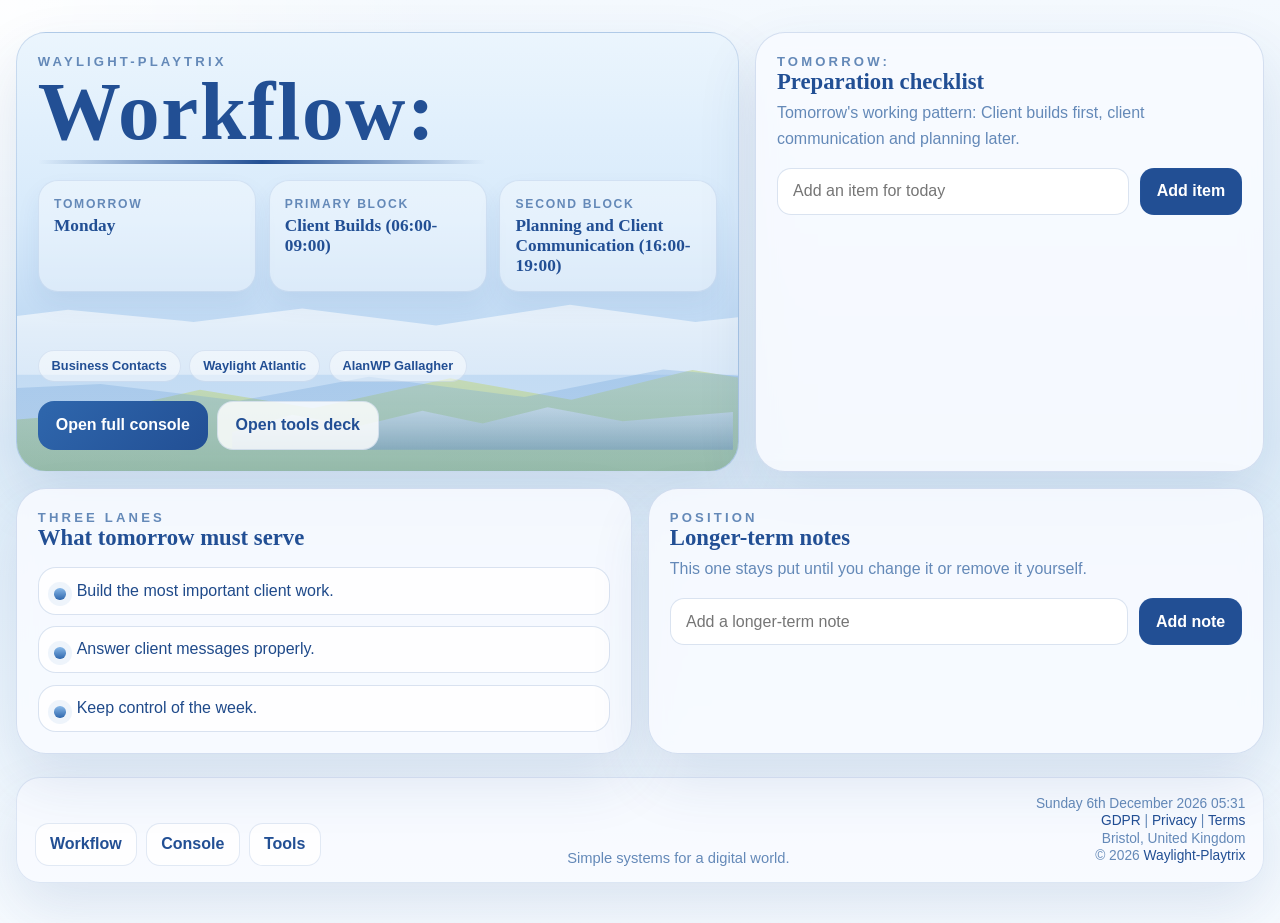
==== index.html @ 9e7c9e60 "Refine Waylight dashboard and add workboard" ====
<!DOCTYPE html>
<html lang="en-GB">
<head>
  <meta charset="UTF-8" />
  <meta name="viewport" content="width=device-width, initial-scale=1.0" />
  <title>Waylight-Playtrix | Workflow</title>
  <link rel="icon" href="Assets/img/irish-cross.svg" type="image/svg+xml" />
  <style>
    :root {
      --sky-top:#ebf5fd;
      --sky-mid:#d7eafb;
      --sky-low:#c4dcf3;
      --sea-light:#88b8e8;
      --sea-mid:#5c96d2;
      --sea-deep:#2f67ad;
      --cliff-light:#eef5fb;
      --cliff-mid:#9fbfe0;
      --cliff-deep:#5d87be;
      --grass-light:#dce7bc;
      --grass-mid:#9ec39b;
      --grass-deep:#6e9f7f;
      --ink:#224f94;
      --ink-strong:#1f4a8a;
      --ink-soft:#6489b8;
      --line:rgba(53, 103, 173, 0.18);
      --panel:rgba(248, 251, 255, 0.86);
      --shadow:0 26px 60px rgba(31, 74, 138, 0.12);
    }
    * { box-sizing:border-box; }
    body {
      margin:0;
      min-height:100vh;
      color:var(--ink-strong);
      font-family:"Trebuchet MS","Gill Sans",Calibri,sans-serif;
      background:
        radial-gradient(circle at top left, rgba(255,255,255,.9), transparent 28%),
        linear-gradient(180deg, #f4f9fe 0%, #deedf9 48%, #f7fbff 100%);
    }
    .wrap { width:min(1280px, calc(100% - 2rem)); margin:0 auto; padding:2rem 0 2.5rem; }
    .hero,.cols2 { display:grid; gap:1rem; }
    .hero { grid-template-columns:1.35fr .95fr; align-items:stretch; }
    .cols2 { grid-template-columns:repeat(2,minmax(0,1fr)); margin-top:1rem; }
    .card {
      background:var(--panel);
      border:1px solid var(--line);
      border-radius:30px;
      padding:1.3rem;
      box-shadow:var(--shadow);
      backdrop-filter:blur(10px);
    }
    .hero-card {
      position:relative;
      overflow:hidden;
      min-height:440px;
      background:
        linear-gradient(180deg, var(--sky-top), var(--sky-mid) 42%, #bfd9f3 68%, #cbe0f4 100%);
    }
    .hero-card::before {
      content:"";
      position:absolute;
      inset:auto -8% 22% -8%;
      height:28%;
      background:
        linear-gradient(180deg, rgba(255,255,255,.9), rgba(255,255,255,.45));
      clip-path:polygon(0 58%, 13% 47%, 28% 57%, 41% 46%, 57% 60%, 73% 43%, 88% 57%, 100% 48%, 100% 100%, 0 100%);
      opacity:.88;
    }
    .hero-card::after {
      content:"";
      position:absolute;
      inset:auto -10% -2% -10%;
      height:42%;
      background:
        linear-gradient(180deg, rgba(136,184,232,.5), rgba(47,103,173,.14));
      clip-path:polygon(0 52%, 18% 48%, 34% 57%, 49% 44%, 67% 55%, 83% 40%, 100% 47%, 100% 100%, 0 100%);
    }
    .coast {
      position:absolute;
      left:-6%;
      right:-6%;
      bottom:-2%;
      height:38%;
      background:
        linear-gradient(180deg, rgba(220,231,188,.96), rgba(158,195,155,.92));
      clip-path:polygon(0 66%, 15% 60%, 28% 46%, 42% 57%, 59% 39%, 74% 52%, 89% 34%, 100% 43%, 100% 100%, 0 100%);
      opacity:.94;
    }
    .coast::before {
      content:"";
      position:absolute;
      inset:auto 6% 18% 32%;
      height:35%;
      background:linear-gradient(180deg, rgba(248,251,255,.92), rgba(111,146,197,.48));
      clip-path:polygon(0 70%, 12% 40%, 25% 60%, 38% 33%, 50% 55%, 63% 27%, 78% 51%, 100% 35%, 100% 100%, 0 100%);
    }
    .hero-inner { position:relative; z-index:2; display:flex; flex-direction:column; justify-content:space-between; height:100%; }
    .eyebrow {
      margin:0;
      font-size:.82rem;
      letter-spacing:.24em;
      text-transform:uppercase;
      color:var(--ink-soft);
      font-weight:800;
    }
    h1,h2,.metric strong { font-family:Georgia,"Times New Roman",serif; }
    h1 {
      margin:.35rem 0 .7rem;
      font-size:clamp(3rem,7vw,5.2rem);
      line-height:.9;
      max-width:8ch;
      color:var(--ink);
      letter-spacing:.02em;
    }
    .rule {
      width:min(28rem, 100%);
      height:4px;
      border-radius:999px;
      background:linear-gradient(90deg, transparent, var(--ink), transparent);
      margin:.25rem 0 1rem;
    }
    h2 { margin:0; font-size:1.42rem; color:var(--ink); }
    .metrics { display:grid; grid-template-columns:repeat(3,minmax(0,1fr)); gap:.8rem; }
    .metric {
      padding:.95rem;
      border-radius:20px;
      background:rgba(255,255,255,.36);
      border:1px solid rgba(53,103,173,.12);
      box-shadow:0 12px 24px rgba(31,74,138,.07);
    }
    .metric span { display:block; font-size:.76rem; letter-spacing:.14em; text-transform:uppercase; color:var(--ink-soft); font-weight:700; }
    .metric strong { display:block; margin-top:.35rem; font-size:1.08rem; color:var(--ink); }
    .tags,.actions { display:flex; gap:.55rem; flex-wrap:wrap; }
    .tags { margin-top:1rem; }
    .tag-link {
      display:inline-flex; align-items:center; justify-content:center;
      padding:.46rem .8rem; border-radius:999px;
      background:rgba(255,255,255,.48); color:var(--ink); font-size:.8rem; font-weight:800;
      text-decoration:none; border:1px solid rgba(53,103,173,.12);
    }
    .tag-link:hover { background:#fff; }
    .actions { margin-top:1.2rem; }
    .btn {
      display:inline-flex; align-items:center; justify-content:center;
      padding:.92rem 1.12rem; border-radius:16px; text-decoration:none; font-weight:800;
    }
    .btn.primary { background:linear-gradient(135deg, var(--sea-deep), var(--ink)); color:#fff; }
    .btn.secondary { background:rgba(255,255,255,.82); color:var(--ink); border:1px solid rgba(53,103,173,.14); }
    .panel-text { margin:.35rem 0 0; color:var(--ink-soft); line-height:1.6; }
    .line,.note-row {
      display:flex; gap:.7rem; align-items:flex-start;
      padding:.86rem .95rem; border-radius:18px;
      background:rgba(255,255,255,.78); border:1px solid var(--line);
    }
    .bullet {
      width:.72rem; height:.72rem; margin-top:.42rem; border-radius:50%;
      background:linear-gradient(180deg, var(--sea-light), var(--sea-deep));
      box-shadow:0 0 0 6px rgba(143,183,223,.14); flex:0 0 auto;
    }
    .scratch-form { display:flex; gap:.7rem; flex-wrap:wrap; margin-top:1rem; }
    .scratch-form input {
      flex:1 1 18rem; min-width:12rem; border:1px solid rgba(53,103,173,.18); border-radius:14px;
      padding:.86rem .95rem; font:inherit; color:var(--ink); background:#fff;
    }
    .scratch-form button {
      border:1px solid rgba(53,103,173,.14); background:var(--ink); color:#fff;
      border-radius:14px; padding:.86rem 1rem; font:inherit; font-weight:800; cursor:pointer;
    }
    .note-list { display:grid; gap:.7rem; margin-top:1rem; }
    .note-row { justify-content:space-between; }
    .note-main { display:flex; gap:.7rem; align-items:flex-start; flex:1; }
    .note-main input { margin-top:.18rem; accent-color:var(--sea-deep); transform:scale(1.12); }
    .note-main span { line-height:1.55; }
    .note-row.done .note-main span { text-decoration:line-through; color:var(--ink-soft); }
    .note-delete { border:0; background:transparent; color:var(--ink-soft); font:inherit; font-weight:800; cursor:pointer; }
    .site-footer { margin-top:1.4rem; }
    .footer-inner {
      display:grid; grid-template-columns:auto 1fr auto; gap:1rem; align-items:end;
      background:rgba(248,251,255,.86); border:1px solid rgba(53,103,173,.14); border-radius:24px;
      padding:1rem 1.1rem; box-shadow:var(--shadow);
    }
    .footer-nav { display:flex; gap:.55rem; flex-wrap:wrap; }
    .footer-btn {
      display:inline-flex; align-items:center; justify-content:center;
      padding:.7rem .9rem; border-radius:14px; text-decoration:none; font-weight:800;
      color:var(--ink); background:rgba(255,255,255,.82); border:1px solid rgba(53,103,173,.14);
    }
    .footer-tagline { margin:0; color:var(--ink-soft); font-size:.92rem; text-align:center; }
    .waylight-legal-block { text-align:right; }
    .footer-meta,.waylight-legal-links,.waylight-legal-location,.waylight-legal-copyright { margin:.15rem 0; color:var(--ink-soft); font-size:.86rem; }
    .waylight-legal-links a,.waylight-legal-copyright a { color:var(--ink); text-decoration:none; }
    .waylight-legal-links a:hover,.waylight-legal-copyright a:hover { text-decoration:underline; }
    @media (max-width:1100px) {
      .hero,.cols2,.metrics,.footer-inner { grid-template-columns:1fr; }
      .waylight-legal-block { text-align:left; }
    }
    @media (max-width:700px) {
      .wrap { width:min(100% - 1rem, 1260px); }
      .btn,.footer-btn,.scratch-form button { width:100%; }
    }
  </style>
</head>
<body>
  <main class="wrap">
    <section class="hero">
      <article class="card hero-card">
        <div class="hero-inner">
          <div>
            <p class="eyebrow">Waylight-Playtrix</p>
            <h1>Workflow:</h1>
            <div class="rule"></div>
            <div class="metrics">
              <div class="metric"><span id="dayLabel">Today</span><strong id="dayValue">-</strong></div>
              <div class="metric"><span>Primary block</span><strong id="primaryBlock">-</strong></div>
              <div class="metric"><span>Second block</span><strong id="secondBlock">-</strong></div>
            </div>
          </div>
          <div>
            <div class="tags">
              <a class="tag-link" href="contacts.html">Business Contacts</a>
              <a class="tag-link" href="https://www.waylight-atlantic.co.uk" target="_blank" rel="noopener">Waylight Atlantic</a>
              <a class="tag-link" href="https://www.alanwpgallagher.info" target="_blank" rel="noopener">AlanWP Gallagher</a>
            </div>
            <div class="actions">
              <a class="btn primary" href="playtrix-console.html">Open full console</a>
              <a class="btn secondary" href="tools.html">Open tools deck</a>
            </div>
          </div>
        </div>
        <div class="coast" aria-hidden="true"></div>
      </article>
      <article class="card">
        <p class="eyebrow" id="prepDayLabel" style="color:var(--ink-soft);">Today:</p>
        <h2>Preparation checklist</h2>
        <p class="panel-text" id="prepSummary">Loading today's working pattern...</p>
        <form class="scratch-form" id="dailyForm">
          <input id="dailyInput" type="text" placeholder="Add an item for today" />
          <button type="submit">Add item</button>
        </form>
        <div id="dailyList" class="note-list"></div>
      </article>
    </section>

    <section class="cols2">
      <article class="card">
        <p class="eyebrow" style="color:var(--ink-soft);">Three Lanes</p>
        <h2 id="lanesHeading">What today must serve</h2>
        <div id="laneList" style="display:grid; gap:.7rem; margin-top:1rem;"></div>
      </article>
      <article class="card">
        <p class="eyebrow" style="color:var(--ink-soft);">Position</p>
        <h2>Longer-term notes</h2>
        <p class="panel-text">This one stays put until you change it or remove it yourself.</p>
        <form class="scratch-form" id="positionForm">
          <input id="positionInput" type="text" placeholder="Add a longer-term note" />
          <button type="submit">Add note</button>
        </form>
        <div id="positionList" class="note-list"></div>
      </article>
    </section>

    <footer class="site-footer">
      <div class="footer-inner">
        <nav class="footer-nav" aria-label="Footer links">
          <a href="index.html" class="footer-btn">Workflow</a>
          <a href="playtrix-console.html" class="footer-btn">Console</a>
          <a href="tools.html" class="footer-btn">Tools</a>
        </nav>
        <p class="footer-tagline">Simple systems for a digital world.</p>
        <div class="waylight-legal-block" data-waylight-legal>
          <p class="footer-meta"><span data-datetime>Loading date and time...</span></p>
          <p class="waylight-legal-links"><a href="gdpr.html">GDPR</a> | <a href="privacy.html">Privacy</a> | <a href="terms.html">Terms</a></p>
          <p class="waylight-legal-location">Bristol, United Kingdom</p>
          <p class="waylight-legal-copyright">&#169; 2026 <a href="index.html">Waylight-Playtrix</a></p>
        </div>
      </div>
    </footer>
  </main>

  <script>
    const schedule = {
      Monday: { primary: 'Client Builds (06:00-09:00)', secondary: 'Planning and Client Communication (16:00-19:00)', summary: 'Client builds first, client communication and planning later.', lanes: ['Build the most important client work.', 'Answer client messages properly.', 'Keep control of the week.'] },
      Tuesday: { primary: 'Client Project Work (06:00-09:00)', secondary: 'Outreach and Business Development (15:00-18:00)', summary: 'Project progress first, business development later.', lanes: ['Move live project work forward.', 'Do the day\'s outreach.', 'Keep proposals and follow-up moving.'] },
      Wednesday: { primary: 'Technical Development (06:00-09:00)', secondary: 'Maintenance and Reliability Checks (12:00-15:00)', summary: 'Improve the technical side, then check reliability.', lanes: ['Improve the technical base.', 'Keep sites healthy and checked.', 'Reduce avoidable future problems.'] },
      Thursday: { primary: 'Systems and Documentation (06:00-09:00)', secondary: 'Governance and Finance (15:00-18:00)', summary: 'System work first, then governance and finance.', lanes: ['Improve systems and procedures.', 'Keep records and finance current.', 'Reduce clutter and loose ends.'] },
      Friday: { primary: 'Client Delivery Work (06:00-09:00)', secondary: 'Visibility and Publishing (12:00-15:00)', summary: 'Finish delivery work, then publish something useful.', lanes: ['Finish the week\'s delivery properly.', 'Put out visible proof of work.', 'Leave the week tidy.'] },
      Saturday: { primary: 'Learning and Skill Development (06:00-09:00)', secondary: 'Weekly Review and Preparation (15:00-18:00)', summary: 'Learn something useful, then review and prepare.', lanes: ['Study what the business needs next.', 'Review the week honestly.', 'Prepare the coming week.'] },
      Sunday: { primary: 'Rest', secondary: 'Rest', summary: 'Sunday points forward to Monday rather than today.', lanes: ['Mass and prayer.', 'Rest and family life.', 'Quiet preparation for Monday.'] }
    };

    const dailyKey = 'waylight-playtrix-daily-items';
    const positionKey = 'waylight-playtrix-position-items';

    function footerDateTime() {
      const now = new Date();
      const weekday = now.toLocaleDateString('en-GB', { weekday: 'long' });
      const month = now.toLocaleDateString('en-GB', { month: 'long' });
      const day = now.getDate();
      const suffix = (day % 100 >= 11 && day % 100 <= 13) ? 'th' : ({ 1: 'st', 2: 'nd', 3: 'rd' }[day % 10] || 'th');
      const hours = String(now.getHours()).padStart(2, '0');
      const minutes = String(now.getMinutes()).padStart(2, '0');
      document.querySelectorAll('[data-datetime]').forEach((node) => {
        node.textContent = `${weekday} ${day}${suffix} ${month} ${now.getFullYear()} ${hours}:${minutes}`;
      });
    }

    function dayName(date) {
      return date.toLocaleDateString('en-GB', { weekday: 'long' });
    }

    function isoDay(date) {
      return date.toISOString().slice(0, 10);
    }

    function getReferenceDate() {
      const now = new Date();
      if (dayName(now) === 'Sunday') {
        const next = new Date(now);
        next.setDate(now.getDate() + 1);
        return { label: 'Tomorrow', date: next };
      }
      return { label: 'Today', date: now };
    }

    function loadDailyState(dayKey) {
      try {
        const all = JSON.parse(localStorage.getItem(dailyKey)) || {};
        return all[dayKey] || [];
      } catch {
        return [];
      }
    }

    function saveDailyState(dayKey, items) {
      localStorage.setItem(dailyKey, JSON.stringify({ [dayKey]: items }));
    }

    function loadPositionState() {
      try { return JSON.parse(localStorage.getItem(positionKey)) || []; } catch { return []; }
    }

    function savePositionState(items) {
      localStorage.setItem(positionKey, JSON.stringify(items));
    }

    function renderNoteList(containerId, items, onToggle, onDelete) {
      const box = document.getElementById(containerId);
      box.innerHTML = '';
      items.forEach((item, index) => {
        const row = document.createElement('div');
        row.className = `note-row${item.done ? ' done' : ''}`;
        row.innerHTML = `
          <div class="note-main">
            <input type="checkbox" ${item.done ? 'checked' : ''} />
            <span>${item.text}</span>
          </div>
          <button class="note-delete" type="button">Delete</button>
        `;
        row.querySelector('input').addEventListener('change', (event) => onToggle(index, event.target.checked));
        row.querySelector('button').addEventListener('click', () => onDelete(index));
        box.appendChild(row);
      });
    }

    document.addEventListener('DOMContentLoaded', () => {
      const reference = getReferenceDate();
      const workingDay = reference.label === 'Today';
      const currentDayName = dayName(reference.date);
      const plan = schedule[currentDayName];
      const dayKey = isoDay(reference.date);

      document.getElementById('dayLabel').textContent = reference.label;
      document.getElementById('dayValue').textContent = currentDayName;
      document.getElementById('primaryBlock').textContent = plan.primary;
      document.getElementById('secondBlock').textContent = plan.secondary;
      document.getElementById('prepDayLabel').textContent = `${reference.label}:`;
      document.getElementById('prepSummary').textContent = `${reference.label}\'s working pattern: ${plan.summary}`;
      document.getElementById('lanesHeading').textContent = workingDay ? 'What today must serve' : 'What tomorrow must serve';

      plan.lanes.forEach((item) => {
        const row = document.createElement('div');
        row.className = 'line';
        row.innerHTML = `<span class="bullet"></span><div>${item}</div>`;
        document.getElementById('laneList').appendChild(row);
      });

      let dailyItems = loadDailyState(dayKey);
      let positionItems = loadPositionState();

      const renderDaily = () => renderNoteList('dailyList', dailyItems, (index, done) => {
        dailyItems[index].done = done;
        saveDailyState(dayKey, dailyItems);
        renderDaily();
      }, (index) => {
        dailyItems.splice(index, 1);
        saveDailyState(dayKey, dailyItems);
        renderDaily();
      });

      const renderPosition = () => renderNoteList('positionList', positionItems, (index, done) => {
        positionItems[index].done = done;
        savePositionState(positionItems);
        renderPosition();
      }, (index) => {
        positionItems.splice(index, 1);
        savePositionState(positionItems);
        renderPosition();
      });

      document.getElementById('dailyForm').addEventListener('submit', (event) => {
        event.preventDefault();
        const input = document.getElementById('dailyInput');
        const text = input.value.trim();
        if (!text) return;
        dailyItems.push({ text, done: false });
        saveDailyState(dayKey, dailyItems);
        input.value = '';
        renderDaily();
      });

      document.getElementById('positionForm').addEventListener('submit', (event) => {
        event.preventDefault();
        const input = document.getElementById('positionInput');
        const text = input.value.trim();
        if (!text) return;
        positionItems.push({ text, done: false });
        savePositionState(positionItems);
        input.value = '';
        renderPosition();
      });

      renderDaily();
      renderPosition();
      footerDateTime();
      setInterval(footerDateTime, 60000);
    });
  </script>
</body>
</html>
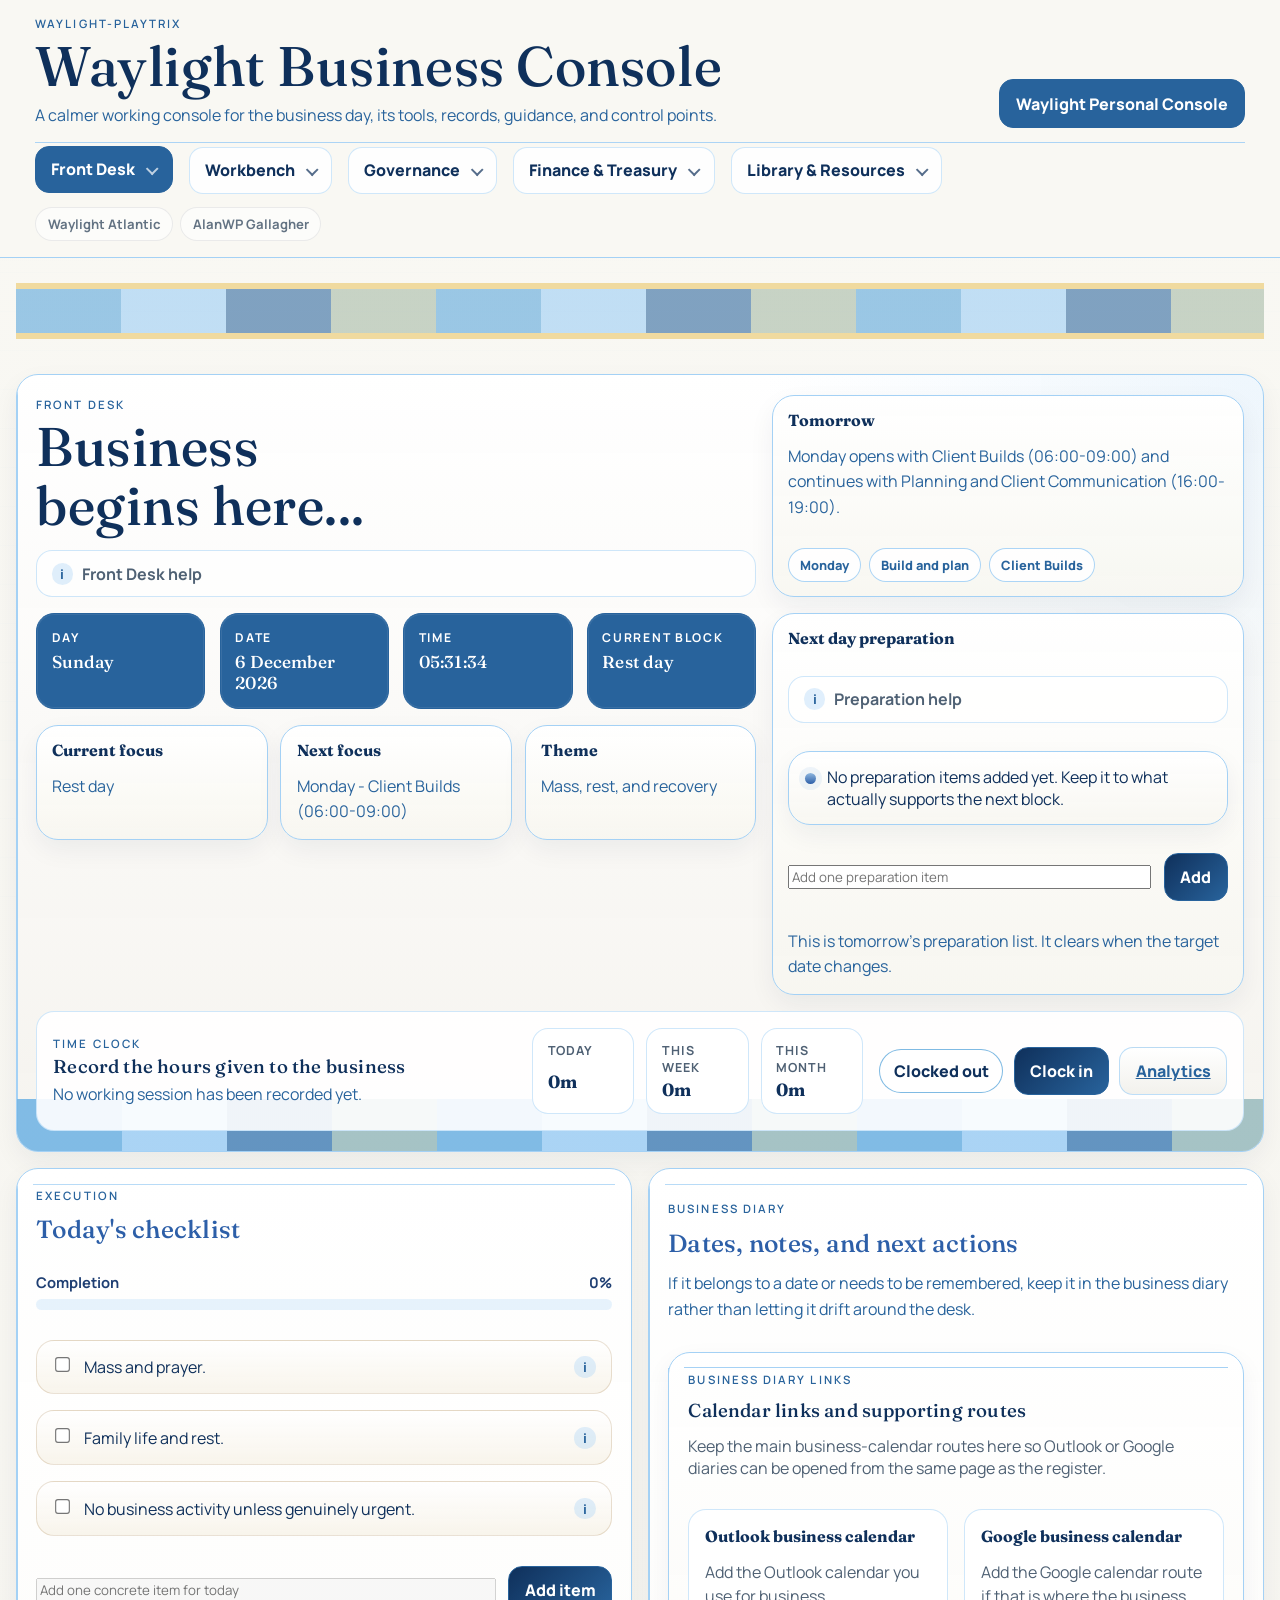
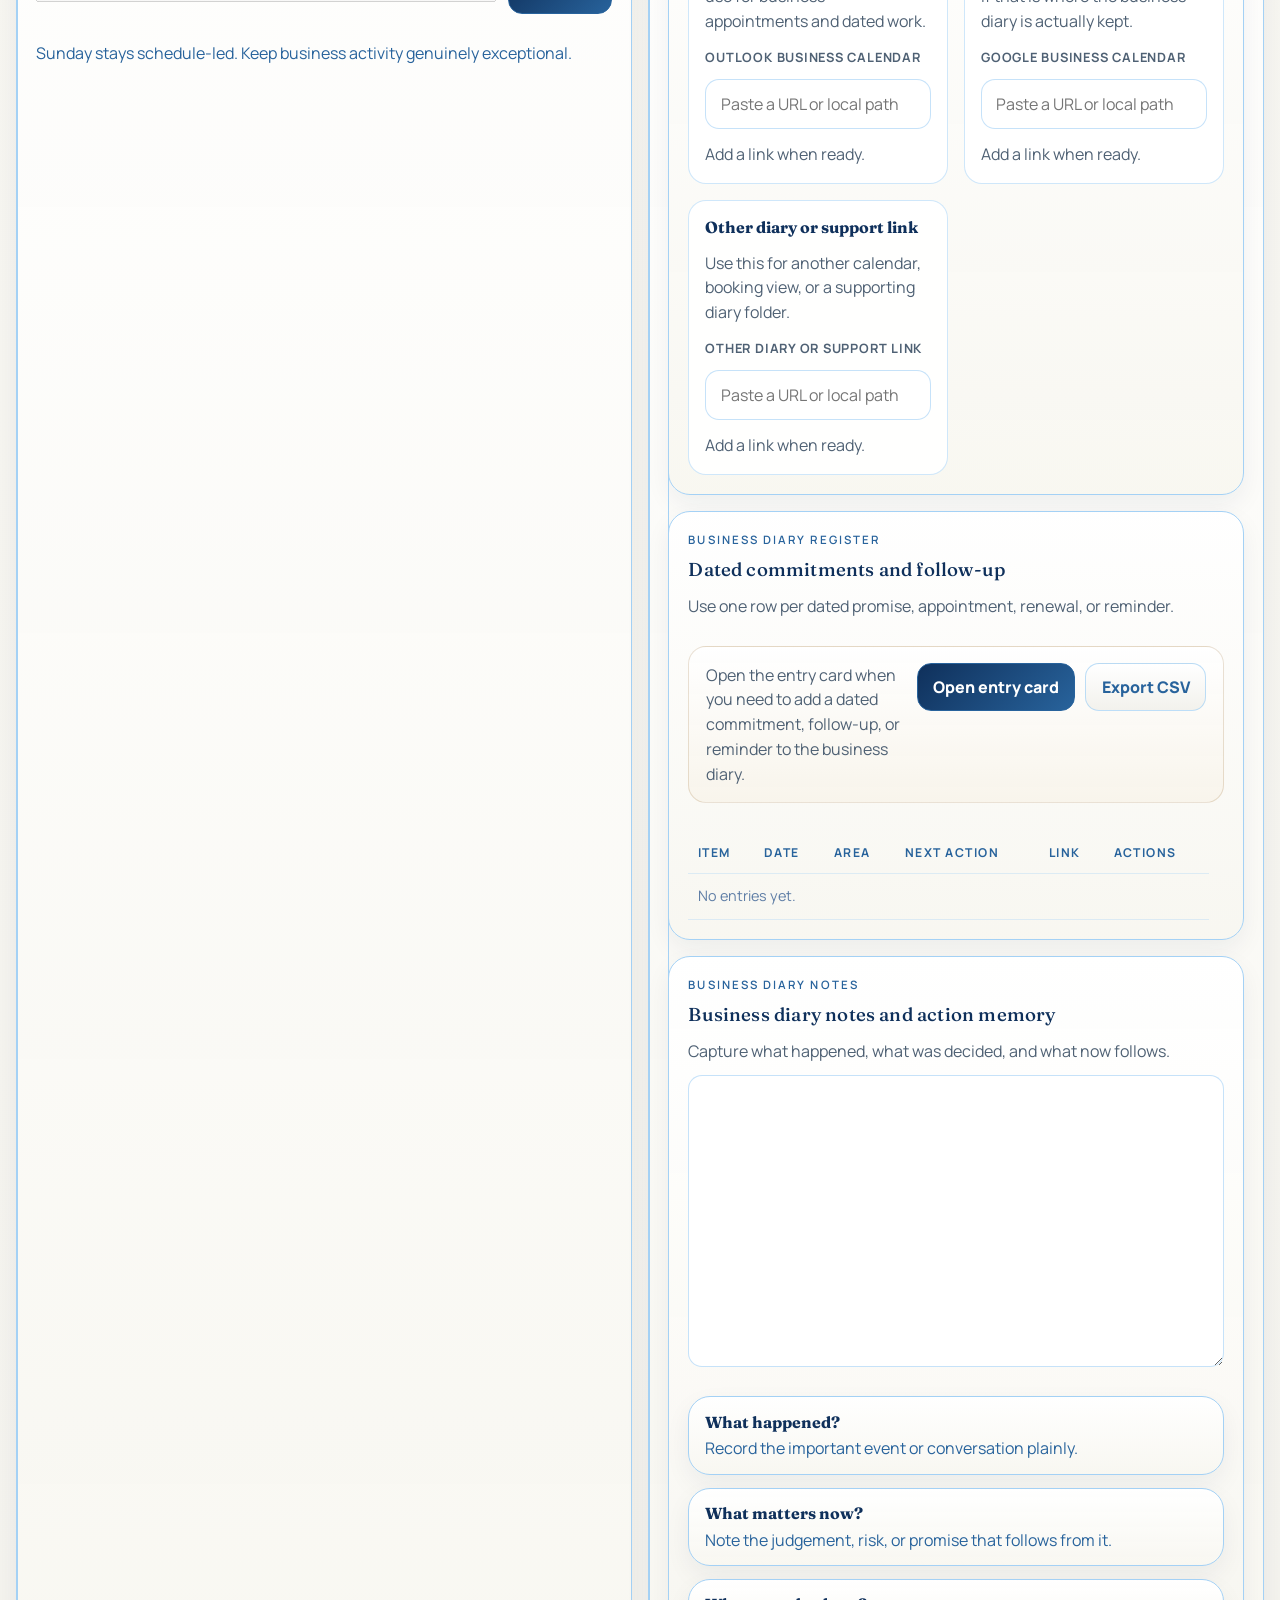
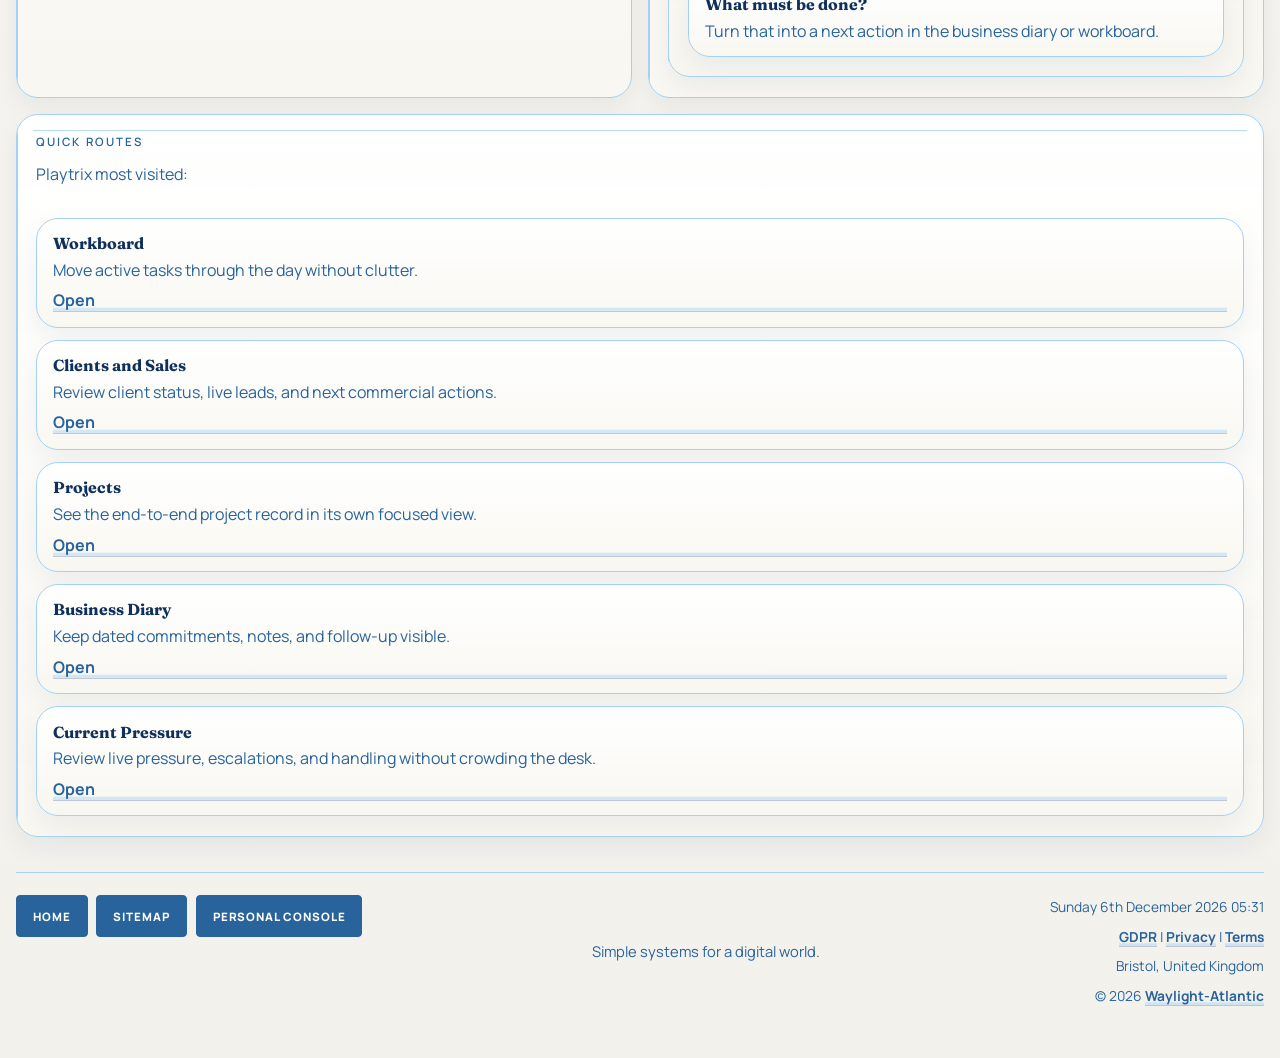
==== commit efb752d8: "chore: sync local changes" ====
--- a/index.html
+++ b/index.html
@@ -3,436 +3,123 @@
 <head>
   <meta charset="UTF-8" />
   <meta name="viewport" content="width=device-width, initial-scale=1.0" />
-  <title>Waylight-Playtrix | Workflow</title>
+  <title>Waylight-Playtrix | Opening Front Desk</title>
+  <meta http-equiv="refresh" content="0; url=playtrix-console.html#overview" />
   <link rel="icon" href="Assets/img/irish-cross.svg" type="image/svg+xml" />
   <style>
     :root {
-      --sky-top:#ebf5fd;
-      --sky-mid:#d7eafb;
-      --sky-low:#c4dcf3;
-      --sea-light:#88b8e8;
-      --sea-mid:#5c96d2;
-      --sea-deep:#2f67ad;
-      --cliff-light:#eef5fb;
-      --cliff-mid:#9fbfe0;
-      --cliff-deep:#5d87be;
-      --grass-light:#dce7bc;
-      --grass-mid:#9ec39b;
-      --grass-deep:#6e9f7f;
-      --ink:#224f94;
-      --ink-strong:#1f4a8a;
-      --ink-soft:#6489b8;
-      --line:rgba(53, 103, 173, 0.18);
-      --panel:rgba(248, 251, 255, 0.86);
-      --shadow:0 26px 60px rgba(31, 74, 138, 0.12);
+      --accent: #2d5fa8;
+      --accent-dark: #1f3f73;
+      --text: #1f2d3d;
+      --muted: #5f7ea6;
+      --panel: rgba(255, 255, 255, 0.94);
+      --line: rgba(45, 95, 168, 0.16);
+      --shadow: 0 24px 56px rgba(31, 63, 115, 0.14);
     }
-    * { box-sizing:border-box; }
+    * { box-sizing: border-box; }
     body {
-      margin:0;
-      min-height:100vh;
-      color:var(--ink-strong);
-      font-family:"Trebuchet MS","Gill Sans",Calibri,sans-serif;
+      margin: 0;
+      min-height: 100vh;
+      display: grid;
+      place-items: center;
+      padding: 1rem;
+      color: var(--text);
+      font-family: "Trebuchet MS", "Gill Sans", Calibri, sans-serif;
       background:
-        radial-gradient(circle at top left, rgba(255,255,255,.9), transparent 28%),
-        linear-gradient(180deg, #f4f9fe 0%, #deedf9 48%, #f7fbff 100%);
+        radial-gradient(circle at top left, rgba(143, 183, 223, 0.24), transparent 24%),
+        radial-gradient(circle at top right, rgba(45, 95, 168, 0.16), transparent 24%),
+        linear-gradient(180deg, #eef5fb, #dfeef8 58%, #f9fbfd);
     }
-    .wrap { width:min(1280px, calc(100% - 2rem)); margin:0 auto; padding:2rem 0 2.5rem; }
-    .hero,.cols2 { display:grid; gap:1rem; }
-    .hero { grid-template-columns:1.35fr .95fr; align-items:stretch; }
-    .cols2 { grid-template-columns:repeat(2,minmax(0,1fr)); margin-top:1rem; }
-    .card {
-      background:var(--panel);
-      border:1px solid var(--line);
-      border-radius:30px;
-      padding:1.3rem;
-      box-shadow:var(--shadow);
-      backdrop-filter:blur(10px);
+    .redirect-card {
+      width: min(680px, calc(100% - 2rem));
+      padding: 2rem 2.1rem;
+      border: 1px solid var(--line);
+      border-radius: 26px;
+      background: var(--panel);
+      box-shadow: var(--shadow);
+      text-align: left;
     }
-    .hero-card {
-      position:relative;
-      overflow:hidden;
-      min-height:440px;
-      background:
-        linear-gradient(180deg, var(--sky-top), var(--sky-mid) 42%, #bfd9f3 68%, #cbe0f4 100%);
+    .eyebrow {
+      margin: 0;
+      color: var(--muted);
+      font-size: 0.78rem;
+      font-weight: 800;
+      letter-spacing: 0.2em;
+      text-transform: uppercase;
     }
-    .hero-card::before {
-      content:"";
-      position:absolute;
-      inset:auto -8% 22% -8%;
-      height:28%;
-      background:
-        linear-gradient(180deg, rgba(255,255,255,.9), rgba(255,255,255,.45));
-      clip-path:polygon(0 58%, 13% 47%, 28% 57%, 41% 46%, 57% 60%, 73% 43%, 88% 57%, 100% 48%, 100% 100%, 0 100%);
-      opacity:.88;
+    .redirect-card h1 {
+      margin: 0.2rem 0 0.8rem;
+      color: var(--accent);
+      font-family: Georgia, "Times New Roman", serif;
+      font-size: clamp(2rem, 5vw, 3rem);
+      text-transform: uppercase;
     }
-    .hero-card::after {
-      content:"";
-      position:absolute;
-      inset:auto -10% -2% -10%;
-      height:42%;
-      background:
-        linear-gradient(180deg, rgba(136,184,232,.5), rgba(47,103,173,.14));
-      clip-path:polygon(0 52%, 18% 48%, 34% 57%, 49% 44%, 67% 55%, 83% 40%, 100% 47%, 100% 100%, 0 100%);
+    .redirect-card p { margin: 0.6rem 0; }
+    .muted { color: var(--muted); }
+    .redirect-actions { display: flex; gap: 0.8rem; flex-wrap: wrap; margin-top: 1.2rem; }
+    .redirect-link {
+      position: relative;
+      isolation: isolate;
+      overflow: hidden;
+      display: inline-flex;
+      align-items: center;
+      justify-content: center;
+      padding: 0.8rem 0.95rem;
+      border-radius: 16px;
+      border: 1px solid var(--line);
+      background: rgba(255, 255, 255, 0.86);
+      color: var(--text);
+      font-weight: 800;
+      text-decoration: none;
     }
-    .coast {
-      position:absolute;
-      left:-6%;
-      right:-6%;
-      bottom:-2%;
-      height:38%;
-      background:
-        linear-gradient(180deg, rgba(220,231,188,.96), rgba(158,195,155,.92));
-      clip-path:polygon(0 66%, 15% 60%, 28% 46%, 42% 57%, 59% 39%, 74% 52%, 89% 34%, 100% 43%, 100% 100%, 0 100%);
-      opacity:.94;
+    .redirect-link::before {
+      content: "";
+      position: absolute;
+      inset: -1px;
+      border-radius: inherit;
+      background-image: linear-gradient(110deg, transparent 0%, rgba(240, 218, 159, 0.72) 42%, transparent 64%);
+      background-repeat: no-repeat;
+      background-size: 0% 100%;
+      background-position: 115% 0;
+      mix-blend-mode: soft-light;
+      opacity: 0;
+      pointer-events: none;
+      transition: background-size 220ms ease, opacity 170ms ease;
+      z-index: 0;
     }
-    .coast::before {
-      content:"";
-      position:absolute;
-      inset:auto 6% 18% 32%;
-      height:35%;
-      background:linear-gradient(180deg, rgba(248,251,255,.92), rgba(111,146,197,.48));
-      clip-path:polygon(0 70%, 12% 40%, 25% 60%, 38% 33%, 50% 55%, 63% 27%, 78% 51%, 100% 35%, 100% 100%, 0 100%);
+    .redirect-link:hover::before,
+    .redirect-link:focus-visible::before {
+      background-size: 240% 100%;
+      background-position: -35% 0;
+      opacity: 0.46;
+      animation: redirect-link-shimmer 620ms ease-out 1;
     }
-    .hero-inner { position:relative; z-index:2; display:flex; flex-direction:column; justify-content:space-between; height:100%; }
-    .eyebrow {
-      margin:0;
-      font-size:.82rem;
-      letter-spacing:.24em;
-      text-transform:uppercase;
-      color:var(--ink-soft);
-      font-weight:800;
+    .redirect-link.primary {
+      background: linear-gradient(135deg, var(--accent-dark), var(--accent));
+      border-color: transparent;
+      color: #fff;
     }
-    h1,h2,.metric strong { font-family:Georgia,"Times New Roman",serif; }
-    h1 {
-      margin:.35rem 0 .7rem;
-      font-size:clamp(3rem,7vw,5.2rem);
-      line-height:.9;
-      max-width:8ch;
-      color:var(--ink);
-      letter-spacing:.02em;
-    }
-    .rule {
-      width:min(28rem, 100%);
-      height:4px;
-      border-radius:999px;
-      background:linear-gradient(90deg, transparent, var(--ink), transparent);
-      margin:.25rem 0 1rem;
-    }
-    h2 { margin:0; font-size:1.42rem; color:var(--ink); }
-    .metrics { display:grid; grid-template-columns:repeat(3,minmax(0,1fr)); gap:.8rem; }
-    .metric {
-      padding:.95rem;
-      border-radius:20px;
-      background:rgba(255,255,255,.36);
-      border:1px solid rgba(53,103,173,.12);
-      box-shadow:0 12px 24px rgba(31,74,138,.07);
-    }
-    .metric span { display:block; font-size:.76rem; letter-spacing:.14em; text-transform:uppercase; color:var(--ink-soft); font-weight:700; }
-    .metric strong { display:block; margin-top:.35rem; font-size:1.08rem; color:var(--ink); }
-    .tags,.actions { display:flex; gap:.55rem; flex-wrap:wrap; }
-    .tags { margin-top:1rem; }
-    .tag-link {
-      display:inline-flex; align-items:center; justify-content:center;
-      padding:.46rem .8rem; border-radius:999px;
-      background:rgba(255,255,255,.48); color:var(--ink); font-size:.8rem; font-weight:800;
-      text-decoration:none; border:1px solid rgba(53,103,173,.12);
-    }
-    .tag-link:hover { background:#fff; }
-    .actions { margin-top:1.2rem; }
-    .btn {
-      display:inline-flex; align-items:center; justify-content:center;
-      padding:.92rem 1.12rem; border-radius:16px; text-decoration:none; font-weight:800;
-    }
-    .btn.primary { background:linear-gradient(135deg, var(--sea-deep), var(--ink)); color:#fff; }
-    .btn.secondary { background:rgba(255,255,255,.82); color:var(--ink); border:1px solid rgba(53,103,173,.14); }
-    .panel-text { margin:.35rem 0 0; color:var(--ink-soft); line-height:1.6; }
-    .line,.note-row {
-      display:flex; gap:.7rem; align-items:flex-start;
-      padding:.86rem .95rem; border-radius:18px;
-      background:rgba(255,255,255,.78); border:1px solid var(--line);
-    }
-    .bullet {
-      width:.72rem; height:.72rem; margin-top:.42rem; border-radius:50%;
-      background:linear-gradient(180deg, var(--sea-light), var(--sea-deep));
-      box-shadow:0 0 0 6px rgba(143,183,223,.14); flex:0 0 auto;
-    }
-    .scratch-form { display:flex; gap:.7rem; flex-wrap:wrap; margin-top:1rem; }
-    .scratch-form input {
-      flex:1 1 18rem; min-width:12rem; border:1px solid rgba(53,103,173,.18); border-radius:14px;
-      padding:.86rem .95rem; font:inherit; color:var(--ink); background:#fff;
-    }
-    .scratch-form button {
-      border:1px solid rgba(53,103,173,.14); background:var(--ink); color:#fff;
-      border-radius:14px; padding:.86rem 1rem; font:inherit; font-weight:800; cursor:pointer;
-    }
-    .note-list { display:grid; gap:.7rem; margin-top:1rem; }
-    .note-row { justify-content:space-between; }
-    .note-main { display:flex; gap:.7rem; align-items:flex-start; flex:1; }
-    .note-main input { margin-top:.18rem; accent-color:var(--sea-deep); transform:scale(1.12); }
-    .note-main span { line-height:1.55; }
-    .note-row.done .note-main span { text-decoration:line-through; color:var(--ink-soft); }
-    .note-delete { border:0; background:transparent; color:var(--ink-soft); font:inherit; font-weight:800; cursor:pointer; }
-    .site-footer { margin-top:1.4rem; }
-    .footer-inner {
-      display:grid; grid-template-columns:auto 1fr auto; gap:1rem; align-items:end;
-      background:rgba(248,251,255,.86); border:1px solid rgba(53,103,173,.14); border-radius:24px;
-      padding:1rem 1.1rem; box-shadow:var(--shadow);
-    }
-    .footer-nav { display:flex; gap:.55rem; flex-wrap:wrap; }
-    .footer-btn {
-      display:inline-flex; align-items:center; justify-content:center;
-      padding:.7rem .9rem; border-radius:14px; text-decoration:none; font-weight:800;
-      color:var(--ink); background:rgba(255,255,255,.82); border:1px solid rgba(53,103,173,.14);
-    }
-    .footer-tagline { margin:0; color:var(--ink-soft); font-size:.92rem; text-align:center; }
-    .waylight-legal-block { text-align:right; }
-    .footer-meta,.waylight-legal-links,.waylight-legal-location,.waylight-legal-copyright { margin:.15rem 0; color:var(--ink-soft); font-size:.86rem; }
-    .waylight-legal-links a,.waylight-legal-copyright a { color:var(--ink); text-decoration:none; }
-    .waylight-legal-links a:hover,.waylight-legal-copyright a:hover { text-decoration:underline; }
-    @media (max-width:1100px) {
-      .hero,.cols2,.metrics,.footer-inner { grid-template-columns:1fr; }
-      .waylight-legal-block { text-align:left; }
-    }
-    @media (max-width:700px) {
-      .wrap { width:min(100% - 1rem, 1260px); }
-      .btn,.footer-btn,.scratch-form button { width:100%; }
+    @keyframes redirect-link-shimmer {
+      from { background-position: 115% 0; }
+      to { background-position: -35% 0; }
     }
   </style>
 </head>
 <body>
-  <main class="wrap">
-    <section class="hero">
-      <article class="card hero-card">
-        <div class="hero-inner">
-          <div>
-            <p class="eyebrow">Waylight-Playtrix</p>
-            <h1>Workflow:</h1>
-            <div class="rule"></div>
-            <div class="metrics">
-              <div class="metric"><span id="dayLabel">Today</span><strong id="dayValue">-</strong></div>
-              <div class="metric"><span>Primary block</span><strong id="primaryBlock">-</strong></div>
-              <div class="metric"><span>Second block</span><strong id="secondBlock">-</strong></div>
-            </div>
-          </div>
-          <div>
-            <div class="tags">
-              <a class="tag-link" href="contacts.html">Business Contacts</a>
-              <a class="tag-link" href="https://www.waylight-atlantic.co.uk" target="_blank" rel="noopener">Waylight Atlantic</a>
-              <a class="tag-link" href="https://www.alanwpgallagher.info" target="_blank" rel="noopener">AlanWP Gallagher</a>
-            </div>
-            <div class="actions">
-              <a class="btn primary" href="playtrix-console.html">Open full console</a>
-              <a class="btn secondary" href="tools.html">Open tools deck</a>
-            </div>
-          </div>
-        </div>
-        <div class="coast" aria-hidden="true"></div>
-      </article>
-      <article class="card">
-        <p class="eyebrow" id="prepDayLabel" style="color:var(--ink-soft);">Today:</p>
-        <h2>Preparation checklist</h2>
-        <p class="panel-text" id="prepSummary">Loading today's working pattern...</p>
-        <form class="scratch-form" id="dailyForm">
-          <input id="dailyInput" type="text" placeholder="Add an item for today" />
-          <button type="submit">Add item</button>
-        </form>
-        <div id="dailyList" class="note-list"></div>
-      </article>
-    </section>
-
-    <section class="cols2">
-      <article class="card">
-        <p class="eyebrow" style="color:var(--ink-soft);">Three Lanes</p>
-        <h2 id="lanesHeading">What today must serve</h2>
-        <div id="laneList" style="display:grid; gap:.7rem; margin-top:1rem;"></div>
-      </article>
-      <article class="card">
-        <p class="eyebrow" style="color:var(--ink-soft);">Position</p>
-        <h2>Longer-term notes</h2>
-        <p class="panel-text">This one stays put until you change it or remove it yourself.</p>
-        <form class="scratch-form" id="positionForm">
-          <input id="positionInput" type="text" placeholder="Add a longer-term note" />
-          <button type="submit">Add note</button>
-        </form>
-        <div id="positionList" class="note-list"></div>
-      </article>
-    </section>
-
-    <footer class="site-footer">
-      <div class="footer-inner">
-        <nav class="footer-nav" aria-label="Footer links">
-          <a href="index.html" class="footer-btn">Workflow</a>
-          <a href="playtrix-console.html" class="footer-btn">Console</a>
-          <a href="tools.html" class="footer-btn">Tools</a>
-        </nav>
-        <p class="footer-tagline">Simple systems for a digital world.</p>
-        <div class="waylight-legal-block" data-waylight-legal>
-          <p class="footer-meta"><span data-datetime>Loading date and time...</span></p>
-          <p class="waylight-legal-links"><a href="gdpr.html">GDPR</a> | <a href="privacy.html">Privacy</a> | <a href="terms.html">Terms</a></p>
-          <p class="waylight-legal-location">Bristol, United Kingdom</p>
-          <p class="waylight-legal-copyright">&#169; 2026 <a href="index.html">Waylight-Playtrix</a></p>
-        </div>
-      </div>
-    </footer>
+  <main class="redirect-card" aria-live="polite">
+    <p class="eyebrow">Waylight-Playtrix</p>
+    <h1>Opening Front Desk</h1>
+    <p class="muted">Playtrix - the Business and Personal Console</p>
+    <div class="redirect-actions">
+      <a class="redirect-link primary" href="playtrix-console.html#overview">Open Front Desk</a>
+      <a class="redirect-link" href="personal-console.html">Waylight Personal Console</a>
+    </div>
+    <noscript>
+      <p class="muted">If the redirect does not run, use the Front Desk button above.</p>
+    </noscript>
   </main>
-
   <script>
-    const schedule = {
-      Monday: { primary: 'Client Builds (06:00-09:00)', secondary: 'Planning and Client Communication (16:00-19:00)', summary: 'Client builds first, client communication and planning later.', lanes: ['Build the most important client work.', 'Answer client messages properly.', 'Keep control of the week.'] },
-      Tuesday: { primary: 'Client Project Work (06:00-09:00)', secondary: 'Outreach and Business Development (15:00-18:00)', summary: 'Project progress first, business development later.', lanes: ['Move live project work forward.', 'Do the day\'s outreach.', 'Keep proposals and follow-up moving.'] },
-      Wednesday: { primary: 'Technical Development (06:00-09:00)', secondary: 'Maintenance and Reliability Checks (12:00-15:00)', summary: 'Improve the technical side, then check reliability.', lanes: ['Improve the technical base.', 'Keep sites healthy and checked.', 'Reduce avoidable future problems.'] },
-      Thursday: { primary: 'Systems and Documentation (06:00-09:00)', secondary: 'Governance and Finance (15:00-18:00)', summary: 'System work first, then governance and finance.', lanes: ['Improve systems and procedures.', 'Keep records and finance current.', 'Reduce clutter and loose ends.'] },
-      Friday: { primary: 'Client Delivery Work (06:00-09:00)', secondary: 'Visibility and Publishing (12:00-15:00)', summary: 'Finish delivery work, then publish something useful.', lanes: ['Finish the week\'s delivery properly.', 'Put out visible proof of work.', 'Leave the week tidy.'] },
-      Saturday: { primary: 'Learning and Skill Development (06:00-09:00)', secondary: 'Weekly Review and Preparation (15:00-18:00)', summary: 'Learn something useful, then review and prepare.', lanes: ['Study what the business needs next.', 'Review the week honestly.', 'Prepare the coming week.'] },
-      Sunday: { primary: 'Rest', secondary: 'Rest', summary: 'Sunday points forward to Monday rather than today.', lanes: ['Mass and prayer.', 'Rest and family life.', 'Quiet preparation for Monday.'] }
-    };
-
-    const dailyKey = 'waylight-playtrix-daily-items';
-    const positionKey = 'waylight-playtrix-position-items';
-
-    function footerDateTime() {
-      const now = new Date();
-      const weekday = now.toLocaleDateString('en-GB', { weekday: 'long' });
-      const month = now.toLocaleDateString('en-GB', { month: 'long' });
-      const day = now.getDate();
-      const suffix = (day % 100 >= 11 && day % 100 <= 13) ? 'th' : ({ 1: 'st', 2: 'nd', 3: 'rd' }[day % 10] || 'th');
-      const hours = String(now.getHours()).padStart(2, '0');
-      const minutes = String(now.getMinutes()).padStart(2, '0');
-      document.querySelectorAll('[data-datetime]').forEach((node) => {
-        node.textContent = `${weekday} ${day}${suffix} ${month} ${now.getFullYear()} ${hours}:${minutes}`;
-      });
-    }
-
-    function dayName(date) {
-      return date.toLocaleDateString('en-GB', { weekday: 'long' });
-    }
-
-    function isoDay(date) {
-      return date.toISOString().slice(0, 10);
-    }
-
-    function getReferenceDate() {
-      const now = new Date();
-      if (dayName(now) === 'Sunday') {
-        const next = new Date(now);
-        next.setDate(now.getDate() + 1);
-        return { label: 'Tomorrow', date: next };
-      }
-      return { label: 'Today', date: now };
-    }
-
-    function loadDailyState(dayKey) {
-      try {
-        const all = JSON.parse(localStorage.getItem(dailyKey)) || {};
-        return all[dayKey] || [];
-      } catch {
-        return [];
-      }
-    }
-
-    function saveDailyState(dayKey, items) {
-      localStorage.setItem(dailyKey, JSON.stringify({ [dayKey]: items }));
-    }
-
-    function loadPositionState() {
-      try { return JSON.parse(localStorage.getItem(positionKey)) || []; } catch { return []; }
-    }
-
-    function savePositionState(items) {
-      localStorage.setItem(positionKey, JSON.stringify(items));
-    }
-
-    function renderNoteList(containerId, items, onToggle, onDelete) {
-      const box = document.getElementById(containerId);
-      box.innerHTML = '';
-      items.forEach((item, index) => {
-        const row = document.createElement('div');
-        row.className = `note-row${item.done ? ' done' : ''}`;
-        row.innerHTML = `
-          <div class="note-main">
-            <input type="checkbox" ${item.done ? 'checked' : ''} />
-            <span>${item.text}</span>
-          </div>
-          <button class="note-delete" type="button">Delete</button>
-        `;
-        row.querySelector('input').addEventListener('change', (event) => onToggle(index, event.target.checked));
-        row.querySelector('button').addEventListener('click', () => onDelete(index));
-        box.appendChild(row);
-      });
-    }
-
-    document.addEventListener('DOMContentLoaded', () => {
-      const reference = getReferenceDate();
-      const workingDay = reference.label === 'Today';
-      const currentDayName = dayName(reference.date);
-      const plan = schedule[currentDayName];
-      const dayKey = isoDay(reference.date);
-
-      document.getElementById('dayLabel').textContent = reference.label;
-      document.getElementById('dayValue').textContent = currentDayName;
-      document.getElementById('primaryBlock').textContent = plan.primary;
-      document.getElementById('secondBlock').textContent = plan.secondary;
-      document.getElementById('prepDayLabel').textContent = `${reference.label}:`;
-      document.getElementById('prepSummary').textContent = `${reference.label}\'s working pattern: ${plan.summary}`;
-      document.getElementById('lanesHeading').textContent = workingDay ? 'What today must serve' : 'What tomorrow must serve';
-
-      plan.lanes.forEach((item) => {
-        const row = document.createElement('div');
-        row.className = 'line';
-        row.innerHTML = `<span class="bullet"></span><div>${item}</div>`;
-        document.getElementById('laneList').appendChild(row);
-      });
-
-      let dailyItems = loadDailyState(dayKey);
-      let positionItems = loadPositionState();
-
-      const renderDaily = () => renderNoteList('dailyList', dailyItems, (index, done) => {
-        dailyItems[index].done = done;
-        saveDailyState(dayKey, dailyItems);
-        renderDaily();
-      }, (index) => {
-        dailyItems.splice(index, 1);
-        saveDailyState(dayKey, dailyItems);
-        renderDaily();
-      });
-
-      const renderPosition = () => renderNoteList('positionList', positionItems, (index, done) => {
-        positionItems[index].done = done;
-        savePositionState(positionItems);
-        renderPosition();
-      }, (index) => {
-        positionItems.splice(index, 1);
-        savePositionState(positionItems);
-        renderPosition();
-      });
-
-      document.getElementById('dailyForm').addEventListener('submit', (event) => {
-        event.preventDefault();
-        const input = document.getElementById('dailyInput');
-        const text = input.value.trim();
-        if (!text) return;
-        dailyItems.push({ text, done: false });
-        saveDailyState(dayKey, dailyItems);
-        input.value = '';
-        renderDaily();
-      });
-
-      document.getElementById('positionForm').addEventListener('submit', (event) => {
-        event.preventDefault();
-        const input = document.getElementById('positionInput');
-        const text = input.value.trim();
-        if (!text) return;
-        positionItems.push({ text, done: false });
-        savePositionState(positionItems);
-        input.value = '';
-        renderPosition();
-      });
-
-      renderDaily();
-      renderPosition();
-      footerDateTime();
-      setInterval(footerDateTime, 60000);
-    });
+    window.location.replace('playtrix-console.html#overview');
   </script>
 </body>
 </html>
